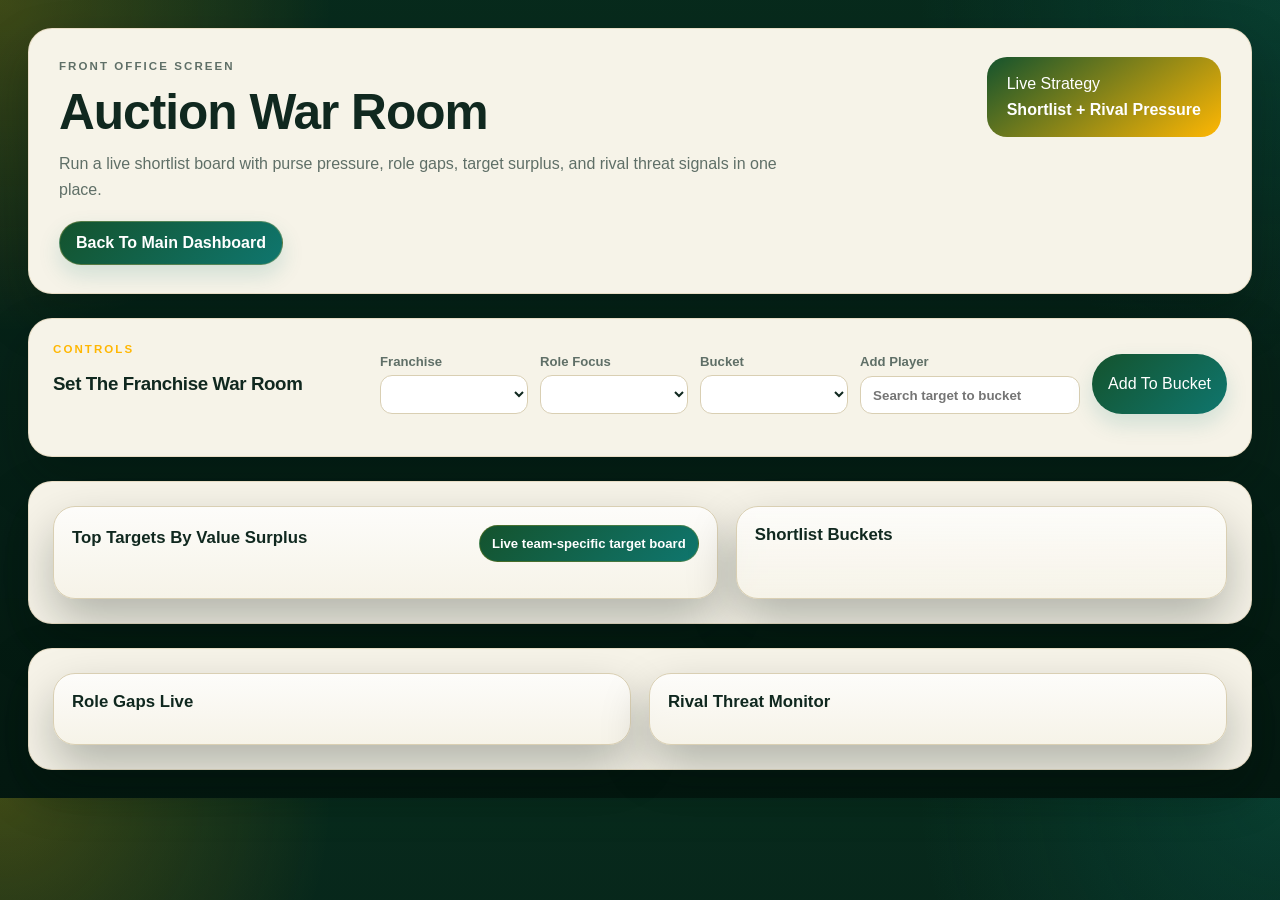
==== Dashboard/auction_war_room.html @ 01108f27 "Add auction war room and draft board" ====
<!DOCTYPE html>
<html lang="en">
  <head>
    <meta charset="UTF-8" />
    <meta name="viewport" content="width=device-width, initial-scale=1.0" />
    <title>IPL Auction War Room</title>
    <link rel="stylesheet" href="./styles.css?v=ipl-theme-13" />
  </head>
  <body>
    <main class="replay-shell">
      <section class="replay-header">
        <div>
          <p class="eyebrow">Front Office Screen</p>
          <h1>Auction War Room</h1>
          <p>
            Run a live shortlist board with purse pressure, role gaps, target surplus, and rival threat signals in one place.
          </p>
          <div class="hero-actions">
            <a class="action-button" href="./index.html" rel="noopener noreferrer">Back To Main Dashboard</a>
          </div>
        </div>
        <div class="replay-badge">
          <span>Live Strategy</span>
          <strong>Shortlist + Rival Pressure</strong>
        </div>
      </section>

      <section class="replay-panel">
        <div class="panel-header">
          <div>
            <p class="eyebrow">Controls</p>
            <h3>Set The Franchise War Room</h3>
          </div>
          <div class="control-row">
            <label>
              Franchise
              <select id="war-room-team"></select>
            </label>
            <label>
              Role Focus
              <select id="war-room-role"></select>
            </label>
            <label>
              Bucket
              <select id="war-room-bucket"></select>
            </label>
            <label>
              Add Player
              <input id="war-room-player" list="war-room-player-options" placeholder="Search target to bucket" />
              <datalist id="war-room-player-options"></datalist>
            </label>
            <button class="action-button button-only" id="war-room-add">Add To Bucket</button>
          </div>
        </div>
        <div id="war-room-cards" class="replay-card-grid"></div>
      </section>

      <section class="replay-panel">
        <div class="tool-grid wide-left">
          <div class="tile">
            <div class="tile-header">
              <h4>Top Targets By Value Surplus</h4>
              <span class="pill accent">Live team-specific target board</span>
            </div>
            <div class="table-wrap">
              <table id="war-room-targets"></table>
            </div>
          </div>
          <div class="tile">
            <h4>Shortlist Buckets</h4>
            <div id="war-room-shortlists" class="bucket-grid"></div>
          </div>
        </div>
      </section>

      <section class="replay-panel">
        <div class="tool-grid">
          <div class="tile">
            <h4>Role Gaps Live</h4>
            <div id="war-room-role-gaps" class="metric-stack"></div>
          </div>
          <div class="tile">
            <h4>Rival Threat Monitor</h4>
            <div id="war-room-rivals" class="metric-stack"></div>
          </div>
        </div>
      </section>
    </main>

    <script src="./data/dashboard_data.js?v=ipl-theme-13"></script>
    <script src="./auction_war_room.js?v=ipl-theme-13"></script>
  </body>
</html>
---- Dashboard/styles.css ----
:root {
  --bg: #061a12;
  --panel: #f6f3e8;
  --panel-strong: #efe7cf;
  --ink: #10281f;
  --muted: #5f6f67;
  --accent: #ffb703;
  --accent-soft: #ffd166;
  --line: #d9cfb3;
  --good: #0d9488;
  --card-shadow: 0 22px 48px rgba(2, 17, 11, 0.28);
  --radius: 24px;
  --display: "Trebuchet MS", "Avenir Next Condensed", "Arial Narrow", sans-serif;
  --ui: "Avenir Next", "Segoe UI", sans-serif;
}

* {
  box-sizing: border-box;
}

html {
  scroll-behavior: smooth;
}

body {
  margin: 0;
  font-family: var(--ui);
  background:
    radial-gradient(circle at top left, rgba(255, 183, 3, 0.22), transparent 22%),
    radial-gradient(circle at top right, rgba(13, 148, 136, 0.18), transparent 24%),
    linear-gradient(180deg, rgba(8, 43, 29, 0.94), rgba(4, 24, 17, 0.98)),
    var(--bg);
  color: var(--ink);
}

.page-shell {
  display: grid;
  grid-template-columns: 320px 1fr;
  min-height: 100vh;
}

.sidebar {
  padding: 32px 24px;
  border-right: 1px solid var(--line);
  background:
    linear-gradient(180deg, rgba(7, 34, 24, 0.97), rgba(11, 53, 36, 0.94)),
    radial-gradient(circle at top, rgba(255, 183, 3, 0.12), transparent 26%);
  backdrop-filter: blur(12px);
  position: sticky;
  top: 0;
  align-self: start;
  height: 100vh;
  color: #f8f5ea;
}

.brand-block h1,
.hero-panel h2,
.panel h3 {
  font-family: var(--display);
  letter-spacing: -0.03em;
  text-transform: uppercase;
}

.brand-block h1 {
  margin: 8px 0 12px;
  font-size: 2rem;
  line-height: 1.05;
}

.eyebrow {
  margin: 0;
  text-transform: uppercase;
  letter-spacing: 0.18em;
  font-size: 0.72rem;
  color: var(--accent);
  font-weight: 700;
}

.brand-copy,
.hero-subtitle,
.sidebar-note p,
.summary-card p {
  color: var(--muted);
  line-height: 1.55;
}

.sidebar .brand-copy,
.sidebar .sidebar-note p {
  color: rgba(248, 245, 234, 0.72);
}

.nav-links {
  display: grid;
  gap: 10px;
  margin: 28px 0;
}

.nav-links a {
  text-decoration: none;
  color: #f8f5ea;
  padding: 12px 14px;
  border-radius: 14px;
  background: rgba(255, 255, 255, 0.06);
  border: 1px solid rgba(255, 209, 102, 0.18);
  font-weight: 700;
  letter-spacing: 0.03em;
}

.nav-links a:hover {
  background: rgba(255, 183, 3, 0.18);
}

.sidebar-note {
  display: grid;
  gap: 12px;
}

.story-card {
  padding: 14px;
  border-radius: 18px;
  background: linear-gradient(145deg, rgba(255,255,255,0.08), rgba(255,183,3,0.08));
  border: 1px solid rgba(255, 209, 102, 0.14);
}

.story-card h4 {
  margin: 0 0 8px;
}

.main-content {
  padding: 32px;
  display: grid;
  gap: 24px;
}

.hero-panel,
.panel,
.tile,
.kpi-card {
  background: var(--panel);
  border: 1px solid rgba(217, 207, 179, 0.9);
  border-radius: var(--radius);
  box-shadow: var(--card-shadow);
}

.hero-panel {
  padding: 28px 30px;
  display: flex;
  justify-content: space-between;
  gap: 20px;
  align-items: center;
  background:
    linear-gradient(135deg, rgba(246,243,232,0.98), rgba(239,231,207,0.98)),
    radial-gradient(circle at right top, rgba(255,183,3,0.10), transparent 28%);
}

.hero-panel h2 {
  margin: 8px 0 10px;
  font-size: clamp(2rem, 4vw, 3.4rem);
}

.hero-badge {
  min-width: 220px;
  padding: 18px 20px;
  border-radius: 20px;
  background: linear-gradient(145deg, #0d2b1f, #14532d);
  color: white;
  display: grid;
  gap: 8px;
  border: 1px solid rgba(255, 209, 102, 0.18);
}

.hero-badge span {
  text-transform: uppercase;
  letter-spacing: 0.14em;
  font-size: 0.72rem;
  opacity: 0.72;
}

.hero-badge strong {
  font-size: 1.05rem;
}

.hero-actions {
  margin-top: 18px;
  display: flex;
  flex-wrap: wrap;
  gap: 12px;
}

.action-button {
  display: inline-flex;
  align-items: center;
  gap: 8px;
  padding: 12px 16px;
  border-radius: 999px;
  background: linear-gradient(135deg, #14532d, #0f766e);
  color: white;
  text-decoration: none;
  font-weight: 700;
  border: 1px solid rgba(255, 209, 102, 0.28);
  transition: transform 160ms ease, box-shadow 160ms ease, background 160ms ease;
  box-shadow: 0 10px 22px rgba(15, 118, 110, 0.16);
}

.button-only {
  border: 0;
  cursor: pointer;
  font: inherit;
}

.action-button:hover {
  transform: translateY(-1px);
  box-shadow: 0 12px 28px rgba(15, 118, 110, 0.24);
  background: linear-gradient(135deg, #0f766e, #14532d);
}

.kpi-grid {
  display: grid;
  grid-template-columns: repeat(5, minmax(0, 1fr));
  gap: 16px;
}

.kpi-card {
  padding: 20px;
  position: relative;
  overflow: hidden;
}

.kpi-card::after {
  content: "";
  position: absolute;
  inset: auto -20px -30px auto;
  width: 110px;
  height: 110px;
  background: radial-gradient(circle, rgba(255, 183, 3, 0.14), transparent 66%);
  pointer-events: none;
}

.kpi-card h4 {
  margin: 0 0 8px;
  color: var(--muted);
  font-size: 0.88rem;
  font-weight: 600;
}

.kpi-card strong {
  display: block;
  font-size: 1.8rem;
  font-family: var(--display);
}

.panel {
  padding: 24px;
}

.panel-header,
.tile-header {
  display: flex;
  justify-content: space-between;
  gap: 16px;
  align-items: end;
  margin-bottom: 18px;
}

.panel h3 {
  margin: 6px 0 0;
  font-size: 1.8rem;
}

.control-row,
.pill-row {
  display: flex;
  flex-wrap: wrap;
  gap: 12px;
}

label {
  display: grid;
  gap: 6px;
  font-size: 0.82rem;
  color: var(--muted);
  font-weight: 700;
}

select {
  min-width: 148px;
  padding: 10px 12px;
  border-radius: 12px;
  border: 1px solid var(--line);
  background: white;
  color: var(--ink);
  font-weight: 600;
}

.pill {
  padding: 10px 12px;
  border-radius: 999px;
  background: var(--panel-strong);
  color: var(--accent);
  font-weight: 700;
  font-size: 0.82rem;
  border: 1px solid rgba(255, 183, 3, 0.22);
}

.pill.accent {
  background: linear-gradient(135deg, #14532d, #0f766e);
  color: white;
}

.phase-layout,
.player-grid,
.team-layout,
.auction-grid {
  display: grid;
  grid-template-columns: 1.1fr 0.9fr;
  gap: 18px;
}

.auction-grid.lower {
  margin-top: 18px;
}

.player-grid.lower {
  margin-top: 18px;
}

.tile,
.chart-panel,
.table-panel {
  padding: 18px;
  border-radius: 22px;
  background:
    linear-gradient(180deg, rgba(255,255,255,0.78), rgba(246,243,232,0.92));
  border: 1px solid var(--line);
}

.tile h4,
.chart-panel h4,
.table-panel h4 {
  margin: 0 0 14px;
  font-size: 1.05rem;
}

.wide {
  grid-column: span 1;
}

.bar-chart {
  display: grid;
  gap: 10px;
}

.bar-row {
  display: grid;
  grid-template-columns: 160px 1fr 72px;
  gap: 12px;
  align-items: center;
}

.bar-row.compact {
  grid-template-columns: 110px 1fr 60px;
}

.bar-label {
  font-weight: 700;
  white-space: nowrap;
  overflow: hidden;
  text-overflow: ellipsis;
}

.bar-track {
  height: 14px;
  border-radius: 999px;
  background: #e5dcc1;
  overflow: hidden;
}

.bar-fill {
  height: 100%;
  border-radius: inherit;
  background: linear-gradient(90deg, #ffd166, #ffb703);
}

.bar-fill.alt {
  background: linear-gradient(90deg, #2dd4bf, #0f766e);
}

.bar-value {
  text-align: right;
  color: var(--muted);
  font-variant-numeric: tabular-nums;
}

.compact-bars .bar-track {
  height: 12px;
}

.table-wrap {
  overflow: auto;
  max-height: 470px;
}

.table-wrap.compact {
  max-height: 320px;
}

table {
  width: 100%;
  border-collapse: collapse;
  font-size: 0.92rem;
}

th,
td {
  padding: 10px 12px;
  border-bottom: 1px solid var(--line);
  text-align: left;
}

th {
  position: sticky;
  top: 0;
  background: rgba(239, 231, 207, 0.98);
  z-index: 1;
  font-size: 0.78rem;
  text-transform: uppercase;
  letter-spacing: 0.08em;
  color: #2d473a;
}

.metric-stack {
  display: grid;
  gap: 12px;
}

.metric-card {
  padding: 16px;
  border-radius: 18px;
  background: linear-gradient(145deg, rgba(13,43,31,0.96), rgba(20,83,45,0.94));
  color: white;
  border: 1px solid rgba(255, 209, 102, 0.14);
}

.metric-card h5 {
  margin: 0 0 8px;
  font-size: 1rem;
}

.metric-card strong {
  display: block;
  font-size: 1.65rem;
  margin-bottom: 8px;
  font-family: var(--display);
}

.metric-card p {
  margin: 0;
  color: rgba(255,255,255,0.78);
}

.summary-card {
  display: grid;
  gap: 10px;
}

.compare-grid {
  display: grid;
  grid-template-columns: repeat(auto-fit, minmax(220px, 1fr));
  gap: 12px;
  margin-bottom: 16px;
}

.compare-card {
  padding: 14px;
  border-radius: 18px;
  background: linear-gradient(180deg, rgba(255,255,255,0.96), rgba(239,231,207,0.88));
  border: 1px solid var(--line);
}

.compare-card h5 {
  margin: 0 0 10px;
  font-size: 1rem;
}

.methodology-stack {
  display: grid;
  gap: 14px;
}

.method-card {
  padding: 16px;
  border-radius: 18px;
  background: linear-gradient(180deg, rgba(239,231,207,0.88), rgba(255,255,255,0.94));
  border: 1px solid var(--line);
}

.method-card h5 {
  margin: 0 0 8px;
  font-size: 1rem;
}

.method-card p {
  margin: 0;
  color: var(--muted);
  line-height: 1.55;
}

.radar-shell {
  display: grid;
  place-items: center;
  margin-bottom: 18px;
}

#player-radar {
  width: 100%;
  max-width: 420px;
  min-height: 320px;
}

.radar-grid-line {
  fill: none;
  stroke: #d9cfb3;
  stroke-width: 1;
}

.radar-axis-line {
  stroke: #c9bd98;
  stroke-width: 1;
}

.radar-axis-label {
  fill: var(--muted);
  font-size: 12px;
  font-weight: 700;
  text-anchor: middle;
}

.radar-shape {
  fill: rgba(255, 183, 3, 0.24);
  stroke: var(--accent);
  stroke-width: 3;
}

.radar-shape.compare {
  fill: rgba(13, 148, 136, 0.18);
  stroke: var(--good);
}

.radar-dot {
  fill: var(--accent);
}

.radar-dot.compare {
  fill: var(--good);
}

.summary-line {
  display: flex;
  justify-content: space-between;
  gap: 14px;
  padding-bottom: 8px;
  border-bottom: 1px dashed var(--line);
}

.summary-line span:first-child {
  color: var(--muted);
}

.comp-player-name {
  display: inline-flex;
  align-items: center;
  margin-bottom: 6px;
  color: #fffdf6 !important;
  background: linear-gradient(135deg, rgba(12, 60, 43, 0.98), rgba(18, 118, 110, 0.98));
  border: 1px solid rgba(255, 209, 102, 0.55);
  border-radius: 999px;
  box-shadow: inset 0 0 0 1px rgba(255, 255, 255, 0.06), 0 8px 18px rgba(3, 20, 14, 0.18);
  padding: 6px 12px;
  font-family: var(--display);
  font-size: 1rem;
  font-weight: 900;
  letter-spacing: 0.05em;
  text-transform: uppercase;
  line-height: 1.1;
}

.replacement-note {
  display: inline-block;
  margin-top: 4px;
  padding: 3px 8px;
  border-radius: 999px;
  background: rgba(255, 209, 102, 0.88);
  color: #10281f;
  font-size: 0.72rem;
  font-weight: 700;
  letter-spacing: 0.01em;
}

.team-bottom {
  display: grid;
  grid-template-columns: 0.95fr 1.05fr;
  gap: 18px;
}

.team-architecture-grid {
  display: grid;
  grid-template-columns: repeat(2, minmax(0, 1fr));
  gap: 18px;
  margin-top: 18px;
}

.architecture-list {
  display: grid;
  gap: 10px;
}

.architecture-item {
  padding: 10px 12px;
  border-radius: 16px;
  border: 1px solid var(--line);
  background: rgba(255, 255, 255, 0.78);
  display: flex;
  justify-content: space-between;
  gap: 12px;
  align-items: center;
}

.architecture-item.filled strong {
  color: var(--ink);
}

.architecture-item.open {
  background: rgba(255, 183, 3, 0.12);
}

.architecture-item.open strong {
  color: #9a3412;
}

.confidence-score {
  margin: 0 0 12px;
  font-family: var(--display);
  font-size: 2rem;
  font-weight: 900;
}

.dashboard-credit {
  margin-top: 18px;
  margin-left: auto;
  max-width: 360px;
  padding: 14px 16px;
  border-radius: 18px;
  border: 1px solid rgba(16, 40, 31, 0.12);
  background: linear-gradient(145deg, rgba(16, 40, 31, 0.04), rgba(255, 183, 3, 0.08));
  display: grid;
  gap: 4px;
  text-align: right;
}

.dashboard-credit-label {
  color: var(--muted);
  font-size: 0.72rem;
  font-weight: 700;
  letter-spacing: 0.16em;
  text-transform: uppercase;
}

.dashboard-credit strong {
  color: var(--ink);
  font-family: var(--display);
  font-size: 1.05rem;
}

.dashboard-credit-copy {
  color: var(--muted);
  font-size: 0.88rem;
  line-height: 1.45;
}

.retained-list {
  display: flex;
  flex-wrap: wrap;
  gap: 10px;
}

input[list] {
  min-width: 220px;
  padding: 10px 12px;
  border-radius: 12px;
  border: 1px solid var(--line);
  background: white;
  color: var(--ink);
  font-weight: 600;
}

.retained-chip {
  padding: 10px 12px;
  border-radius: 999px;
  background: linear-gradient(135deg, #fff7e8, #efe7cf);
  border: 1px solid var(--line);
  font-size: 0.88rem;
  font-weight: 700;
}

.muted {
  color: var(--muted);
}

.replay-shell {
  max-width: 1400px;
  margin: 0 auto;
  padding: 28px;
  display: grid;
  gap: 24px;
}

.replay-header,
.replay-panel,
.replay-card {
  background: var(--panel);
  border: 1px solid rgba(232, 220, 196, 0.9);
  border-radius: var(--radius);
  box-shadow: var(--card-shadow);
}

.replay-header {
  padding: 28px 30px;
  display: flex;
  justify-content: space-between;
  gap: 20px;
  align-items: start;
}

.replay-header h1,
.replay-panel h3 {
  font-family: var(--display);
  letter-spacing: -0.02em;
}

.replay-header h1 {
  margin: 8px 0 10px;
  font-size: clamp(2rem, 4vw, 3.1rem);
}

.replay-header p {
  margin: 0;
  color: var(--muted);
  line-height: 1.6;
  max-width: 760px;
}

.replay-badge {
  min-width: 220px;
  padding: 18px 20px;
  border-radius: 20px;
  background: linear-gradient(145deg, #14532d, #ffb703);
  color: white;
  display: grid;
  gap: 8px;
}

.replay-panel {
  padding: 24px;
}

.replay-grid {
  display: grid;
  grid-template-columns: 1.15fr 0.85fr;
  gap: 18px;
}

.replay-grid.lower {
  grid-template-columns: 0.9fr 1.1fr;
}

.replay-card-grid {
  display: grid;
  grid-template-columns: repeat(4, minmax(0, 1fr));
  gap: 14px;
  margin-top: 18px;
}

.replay-card {
  padding: 18px;
}

.replay-card h4,
.replay-card p {
  margin: 0;
}

.replay-card h4 {
  font-size: 0.84rem;
  color: var(--muted);
  margin-bottom: 10px;
  text-transform: uppercase;
  letter-spacing: 0.08em;
}

.replay-card strong {
  display: block;
  font-size: 1.5rem;
  font-family: var(--display);
  margin-bottom: 6px;
}

.replay-slider-wrap {
  display: grid;
  gap: 8px;
  margin-top: 14px;
}

.replay-slider-meta {
  display: flex;
  justify-content: space-between;
  gap: 12px;
  color: var(--muted);
  font-size: 0.88rem;
  font-weight: 600;
}

.replay-slider {
  width: 100%;
  accent-color: var(--accent);
}

.replay-stage {
  display: grid;
  gap: 16px;
}

.replay-highlight {
  padding: 20px;
  border-radius: 22px;
  background: linear-gradient(135deg, rgba(20,83,45,0.08), rgba(255,183,3,0.12));
  border: 1px solid var(--line);
}

.replay-highlight h3 {
  margin: 8px 0 10px;
  font-size: 1.9rem;
}

.replay-meta-grid {
  display: grid;
  grid-template-columns: repeat(2, minmax(0, 1fr));
  gap: 12px;
}

.replay-meta-grid .summary-line {
  background: rgba(255,255,255,0.7);
  border-radius: 14px;
  padding: 12px 14px;
}

.mini-note {
  color: var(--muted);
  font-size: 0.9rem;
  line-height: 1.6;
}

.replay-timeline {
  display: grid;
  gap: 10px;
  max-height: 540px;
  overflow: auto;
}

.timeline-row {
  padding: 14px 16px;
  border-radius: 16px;
  border: 1px solid var(--line);
  background: rgba(255,255,255,0.82);
}

.timeline-row.active {
  background: linear-gradient(135deg, rgba(255,183,3,0.24), rgba(20,83,45,0.10));
  border-color: rgba(20, 83, 45, 0.35);
}

.timeline-row strong {
  display: block;
  margin-bottom: 4px;
}

.timeline-row span {
  color: var(--muted);
  font-size: 0.88rem;
}

.purse-grid {
  display: grid;
  gap: 12px;
}

.purse-row {
  display: grid;
  grid-template-columns: 64px 1fr auto;
  align-items: center;
  gap: 12px;
}

.purse-code {
  font-weight: 800;
}

.purse-track {
  height: 12px;
  border-radius: 999px;
  background: rgba(20, 33, 61, 0.08);
  overflow: hidden;
}

.purse-fill {
  height: 100%;
  border-radius: 999px;
  background: linear-gradient(90deg, #14532d, #ffb703);
}

.replay-empty {
  color: var(--muted);
}

.tool-grid {
  display: grid;
  grid-template-columns: 1fr 1fr;
  gap: 18px;
}

.tool-grid.wide-left {
  grid-template-columns: 1.15fr 0.85fr;
}

.bucket-grid {
  display: grid;
  gap: 14px;
}

.bucket-panel {
  padding: 14px;
  border-radius: 18px;
  border: 1px solid var(--line);
  background: linear-gradient(180deg, rgba(255,255,255,0.96), rgba(239,231,207,0.88));
}

.bucket-panel h5 {
  margin: 0;
  font-size: 1rem;
}

.bucket-list {
  display: grid;
  gap: 10px;
}

.bucket-chip {
  display: flex;
  justify-content: space-between;
  gap: 12px;
  align-items: center;
  padding: 10px 12px;
  border-radius: 14px;
  background: rgba(20, 83, 45, 0.08);
  border: 1px solid rgba(20, 83, 45, 0.18);
  font-weight: 700;
}

.bucket-chip button,
.mini-action {
  border: 0;
  cursor: pointer;
  border-radius: 999px;
  padding: 6px 10px;
  font: inherit;
  font-size: 0.72rem;
  font-weight: 800;
  background: linear-gradient(135deg, #14532d, #0f766e);
  color: white;
}

.mini-button-row {
  display: flex;
  flex-wrap: wrap;
  gap: 6px;
}

.tool-controls,
.slider-stack,
.insight-stack {
  display: grid;
  gap: 14px;
}

.slider-stack label,
.tool-controls label {
  gap: 8px;
}

textarea {
  width: 100%;
  min-height: 120px;
  padding: 12px 14px;
  border-radius: 14px;
  border: 1px solid var(--line);
  background: white;
  color: var(--ink);
  font: inherit;
  line-height: 1.5;
}

input[type="number"],
input[type="range"] {
  width: 100%;
}

.weight-row {
  display: grid;
  grid-template-columns: 160px 1fr 56px;
  gap: 12px;
  align-items: center;
}

.pill-row.wrap {
  flex-wrap: wrap;
}

.insight-card {
  padding: 16px;
  border-radius: 18px;
  border: 1px solid var(--line);
  background: linear-gradient(180deg, rgba(255,255,255,0.96), rgba(239,231,207,0.88));
}

.insight-card h5 {
  margin: 0 0 10px;
  font-size: 1rem;
}

.insight-card p,
.insight-card ul {
  margin: 0;
  color: var(--muted);
  line-height: 1.55;
}

.insight-card ul {
  padding-left: 18px;
}

.insight-card li + li {
  margin-top: 6px;
}

.dual-chart {
  display: grid;
  grid-template-columns: 1fr 1fr;
  gap: 18px;
}

@media (max-width: 1200px) {
  .page-shell {
    grid-template-columns: 1fr;
  }

  .sidebar {
    position: relative;
    height: auto;
    border-right: 0;
    border-bottom: 1px solid var(--line);
  }

  .kpi-grid {
    grid-template-columns: repeat(2, minmax(0, 1fr));
  }
}

@media (max-width: 860px) {
  .main-content {
    padding: 18px;
  }

  .hero-panel,
  .panel-header,
  .tile-header,
  .phase-layout,
  .team-layout,
  .auction-grid,
  .team-bottom {
    grid-template-columns: 1fr;
    display: grid;
  }

  .hero-panel {
    padding: 22px;
  }

  .kpi-grid {
    grid-template-columns: 1fr;
  }

  .bar-row,
  .bar-row.compact {
    grid-template-columns: 110px 1fr 56px;
  }

  .dashboard-credit {
    margin-left: 0;
    max-width: none;
    text-align: left;
  }
}

@media (max-width: 1100px) {
  .replay-grid,
  .replay-grid.lower,
  .replay-card-grid,
  .tool-grid,
  .tool-grid.wide-left,
  .dual-chart {
    grid-template-columns: 1fr;
  }
}
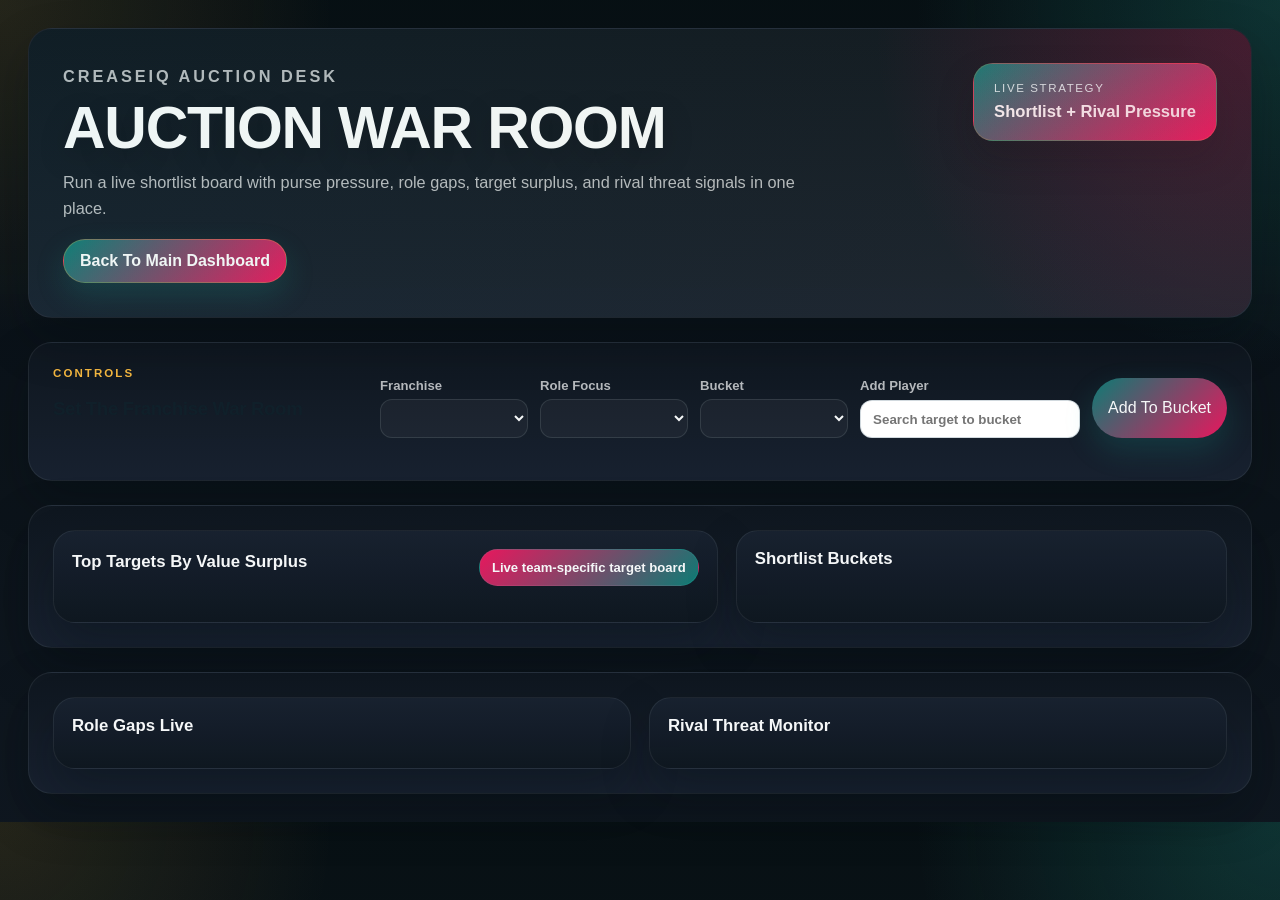
==== commit 5b52e2e3: "Unify module headers under CreaseIQ shell" ====
--- a/Dashboard/auction_war_room.html
+++ b/Dashboard/auction_war_room.html
@@ -3,14 +3,14 @@
   <head>
     <meta charset="UTF-8" />
     <meta name="viewport" content="width=device-width, initial-scale=1.0" />
-    <title>IPL Auction War Room</title>
-    <link rel="stylesheet" href="./styles.css?v=ipl-theme-13" />
+    <title>CreaseIQ · Auction War Room</title>
+    <link rel="stylesheet" href="./styles.css?v=ipl-theme-23" />
   </head>
-  <body>
+  <body data-team-theme="rr">
     <main class="replay-shell">
       <section class="replay-header">
         <div>
-          <p class="eyebrow">Front Office Screen</p>
+          <p class="eyebrow">CreaseIQ Auction Desk</p>
           <h1>Auction War Room</h1>
           <p>
             Run a live shortlist board with purse pressure, role gaps, target surplus, and rival threat signals in one place.
@@ -87,7 +87,7 @@
       </section>
     </main>
 
-    <script src="./data/dashboard_data.js?v=ipl-theme-13"></script>
-    <script src="./auction_war_room.js?v=ipl-theme-13"></script>
+    <script src="./data/dashboard_data.js?v=ipl-theme-23"></script>
+    <script src="./auction_war_room.js?v=ipl-theme-23"></script>
   </body>
 </html>
--- a/Dashboard/styles.css
+++ b/Dashboard/styles.css
@@ -1,17 +1,111 @@
 :root {
-  --bg: #061a12;
-  --panel: #f6f3e8;
-  --panel-strong: #efe7cf;
-  --ink: #10281f;
-  --muted: #5f6f67;
-  --accent: #ffb703;
-  --accent-soft: #ffd166;
-  --line: #d9cfb3;
-  --good: #0d9488;
-  --card-shadow: 0 22px 48px rgba(2, 17, 11, 0.28);
-  --radius: 24px;
-  --display: "Trebuchet MS", "Avenir Next Condensed", "Arial Narrow", sans-serif;
-  --ui: "Avenir Next", "Segoe UI", sans-serif;
+  /* CreaseIQ foundation palette */
+  --cq-ink-950: #081014;
+  --cq-ink-900: #0f1720;
+  --cq-ink-850: #182230;
+  --cq-ink-800: #1e2c3c;
+  --cq-ink-700: #314658;
+  --cq-stone-50: #f5f7f8;
+  --cq-stone-100: #eaf0f2;
+  --cq-stone-200: #d6e0e5;
+  --cq-stone-400: #9fb0bb;
+  --cq-teal-400: #2dd4bf;
+  --cq-teal-500: #16b6a5;
+  --cq-teal-700: #0d7c75;
+  --cq-amber-300: #f5c96a;
+  --cq-amber-400: #f5b840;
+  --cq-amber-500: #dd9d20;
+  --cq-rose-500: #e85d75;
+  --cq-blue-500: #4d8cff;
+
+  /* Typography */
+  --cq-font-display: "Trebuchet MS", "Avenir Next Condensed", "Arial Narrow", sans-serif;
+  --cq-font-ui: "Avenir Next", "Segoe UI", sans-serif;
+
+  /* Layout / motion */
+  --cq-radius-sm: 14px;
+  --cq-radius-md: 20px;
+  --cq-radius-lg: 24px;
+  --cq-radius-xl: 32px;
+  --cq-shadow-card: 0 22px 48px rgba(3, 10, 16, 0.26);
+  --cq-shadow-accent: 0 12px 30px rgba(22, 182, 165, 0.18);
+  --cq-shadow-soft: 0 10px 24px rgba(8, 16, 20, 0.12);
+
+  /* Core CreaseIQ semantic tokens */
+  --cq-shell-bg: var(--cq-ink-950);
+  --cq-shell-bg-2: var(--cq-ink-900);
+  --cq-shell-glow-primary: rgba(45, 212, 191, 0.18);
+  --cq-shell-glow-secondary: rgba(245, 184, 64, 0.12);
+  --cq-shell-grid-line: rgba(214, 224, 229, 0.12);
+
+  --cq-surface-1: rgba(245, 247, 248, 0.98);
+  --cq-surface-2: rgba(234, 240, 242, 0.98);
+  --cq-surface-3: rgba(214, 224, 229, 0.68);
+  --cq-surface-inverse: rgba(15, 23, 32, 0.96);
+
+  --cq-text-primary: #10202a;
+  --cq-text-secondary: #536571;
+  --cq-text-inverse: #f5f7f8;
+  --cq-text-inverse-muted: rgba(245, 247, 248, 0.72);
+
+  --cq-accent-primary: var(--cq-teal-500);
+  --cq-accent-primary-strong: var(--cq-teal-700);
+  --cq-accent-primary-soft: rgba(45, 212, 191, 0.14);
+  --cq-accent-secondary: var(--cq-amber-400);
+  --cq-accent-secondary-soft: rgba(245, 184, 64, 0.18);
+  --cq-accent-tertiary: var(--cq-blue-500);
+
+  --cq-border-soft: rgba(159, 176, 187, 0.48);
+  --cq-border-strong: rgba(159, 176, 187, 0.72);
+  --cq-border-accent: rgba(22, 182, 165, 0.24);
+  --cq-border-highlight: rgba(245, 184, 64, 0.28);
+
+  --cq-status-positive: #0d9488;
+  --cq-status-warning: #d97706;
+  --cq-status-danger: #c2410c;
+  --cq-status-danger-soft: rgba(232, 93, 117, 0.16);
+
+  /* Team-skin hooks. These override only accent/tint behavior, not structure. */
+  --cq-team-accent-primary: var(--cq-accent-primary);
+  --cq-team-accent-secondary: var(--cq-accent-secondary);
+  --cq-team-glow: var(--cq-shell-glow-primary);
+  --cq-team-surface-tint: transparent;
+
+  /* Compatibility aliases for existing dashboard classes */
+  --bg: var(--cq-shell-bg);
+  --panel: var(--cq-surface-1);
+  --panel-strong: var(--cq-surface-2);
+  --ink: var(--cq-text-primary);
+  --muted: var(--cq-text-secondary);
+  --accent: var(--cq-accent-secondary);
+  --accent-soft: var(--cq-amber-300);
+  --line: var(--cq-border-soft);
+  --good: var(--cq-status-positive);
+  --card-shadow: var(--cq-shadow-card);
+  --radius: var(--cq-radius-lg);
+  --display: var(--cq-font-display);
+  --ui: var(--cq-font-ui);
+}
+
+body[data-team-theme="rr"] {
+  --cq-team-accent-primary: #e8175d;
+  --cq-team-accent-secondary: #f7c948;
+  --cq-team-glow: rgba(232, 23, 93, 0.22);
+  --cq-team-surface-tint: linear-gradient(135deg, rgba(232, 23, 93, 0.06), rgba(20, 51, 107, 0.08));
+}
+
+body[data-team-theme="csk"] {
+  --cq-team-accent-primary: #ffcc29;
+  --cq-team-accent-secondary: #1b3d8f;
+  --cq-team-glow: rgba(255, 204, 41, 0.2);
+  --cq-team-surface-tint: linear-gradient(135deg, rgba(255, 204, 41, 0.08), rgba(27, 61, 143, 0.06));
+}
+
+body[data-team-theme="mi"] {
+  --cq-team-accent-primary: #3b82f6;
+  --cq-team-accent-secondary: #f5c96a;
+  --cq-team-glow: rgba(59, 130, 246, 0.2);
+  --cq-team-surface-tint: linear-gradient(135deg, rgba(59, 130, 246, 0.07), rgba(245, 201, 106, 0.06));
 }
 
 * {
@@ -26,9 +120,9 @@
   margin: 0;
   font-family: var(--ui);
   background:
-    radial-gradient(circle at top left, rgba(255, 183, 3, 0.22), transparent 22%),
-    radial-gradient(circle at top right, rgba(13, 148, 136, 0.18), transparent 24%),
-    linear-gradient(180deg, rgba(8, 43, 29, 0.94), rgba(4, 24, 17, 0.98)),
+    radial-gradient(circle at top left, var(--cq-shell-glow-secondary), transparent 22%),
+    radial-gradient(circle at top right, var(--cq-shell-glow-primary), transparent 24%),
+    linear-gradient(180deg, rgba(8, 16, 20, 0.96), rgba(15, 23, 32, 0.99)),
     var(--bg);
   color: var(--ink);
 }
@@ -43,14 +137,14 @@
   padding: 32px 24px;
   border-right: 1px solid var(--line);
   background:
-    linear-gradient(180deg, rgba(7, 34, 24, 0.97), rgba(11, 53, 36, 0.94)),
-    radial-gradient(circle at top, rgba(255, 183, 3, 0.12), transparent 26%);
+    linear-gradient(180deg, rgba(10, 17, 22, 0.98), rgba(20, 31, 42, 0.95)),
+    radial-gradient(circle at top, var(--cq-team-glow), transparent 26%);
   backdrop-filter: blur(12px);
   position: sticky;
   top: 0;
   align-self: start;
   height: 100vh;
-  color: #f8f5ea;
+  color: var(--cq-text-inverse);
 }
 
 .brand-block h1,
@@ -72,7 +166,7 @@
   text-transform: uppercase;
   letter-spacing: 0.18em;
   font-size: 0.72rem;
-  color: var(--accent);
+  color: var(--cq-accent-secondary);
   font-weight: 700;
 }
 
@@ -86,7 +180,7 @@
 
 .sidebar .brand-copy,
 .sidebar .sidebar-note p {
-  color: rgba(248, 245, 234, 0.72);
+  color: var(--cq-text-inverse-muted);
 }
 
 .nav-links {
@@ -97,17 +191,17 @@
 
 .nav-links a {
   text-decoration: none;
-  color: #f8f5ea;
+  color: var(--cq-text-inverse);
   padding: 12px 14px;
   border-radius: 14px;
-  background: rgba(255, 255, 255, 0.06);
-  border: 1px solid rgba(255, 209, 102, 0.18);
+  background: rgba(255, 255, 255, 0.05);
+  border: 1px solid var(--cq-border-highlight);
   font-weight: 700;
   letter-spacing: 0.03em;
 }
 
 .nav-links a:hover {
-  background: rgba(255, 183, 3, 0.18);
+  background: var(--cq-accent-secondary-soft);
 }
 
 .sidebar-note {
@@ -118,8 +212,10 @@
 .story-card {
   padding: 14px;
   border-radius: 18px;
-  background: linear-gradient(145deg, rgba(255,255,255,0.08), rgba(255,183,3,0.08));
-  border: 1px solid rgba(255, 209, 102, 0.14);
+  background:
+    var(--cq-team-surface-tint),
+    linear-gradient(145deg, rgba(255,255,255,0.06), rgba(22,182,165,0.08));
+  border: 1px solid var(--cq-border-highlight);
 }
 
 .story-card h4 {
@@ -136,8 +232,8 @@
 .panel,
 .tile,
 .kpi-card {
-  background: var(--panel);
-  border: 1px solid rgba(217, 207, 179, 0.9);
+  background: linear-gradient(180deg, rgba(15, 23, 32, 0.96), rgba(24, 34, 48, 0.96));
+  border: 1px solid rgba(214, 224, 229, 0.08);
   border-radius: var(--radius);
   box-shadow: var(--card-shadow);
 }
@@ -149,8 +245,9 @@
   gap: 20px;
   align-items: center;
   background:
-    linear-gradient(135deg, rgba(246,243,232,0.98), rgba(239,231,207,0.98)),
-    radial-gradient(circle at right top, rgba(255,183,3,0.10), transparent 28%);
+    var(--cq-team-surface-tint),
+    linear-gradient(135deg, rgba(15,23,32,0.98), rgba(24,34,48,0.98)),
+    radial-gradient(circle at right top, var(--cq-shell-glow-primary), transparent 28%);
 }
 
 .hero-panel h2 {
@@ -162,11 +259,11 @@
   min-width: 220px;
   padding: 18px 20px;
   border-radius: 20px;
-  background: linear-gradient(145deg, #0d2b1f, #14532d);
-  color: white;
+  background: linear-gradient(145deg, var(--cq-shell-bg-2), var(--cq-ink-850));
+  color: var(--cq-text-inverse);
   display: grid;
   gap: 8px;
-  border: 1px solid rgba(255, 209, 102, 0.18);
+  border: 1px solid var(--cq-border-highlight);
 }
 
 .hero-badge span {
@@ -185,6 +282,27 @@
   display: flex;
   flex-wrap: wrap;
   gap: 12px;
+}
+
+.platform-pills {
+  margin-top: 16px;
+  display: flex;
+  flex-wrap: wrap;
+  gap: 10px;
+}
+
+.platform-pill {
+  display: inline-flex;
+  align-items: center;
+  padding: 8px 12px;
+  border-radius: 999px;
+  background: var(--cq-accent-primary-soft);
+  border: 1px solid var(--cq-border-accent);
+  color: var(--cq-text-inverse);
+  font-size: 0.76rem;
+  font-weight: 800;
+  letter-spacing: 0.04em;
+  text-transform: uppercase;
 }
 
 .action-button {
@@ -193,13 +311,13 @@
   gap: 8px;
   padding: 12px 16px;
   border-radius: 999px;
-  background: linear-gradient(135deg, #14532d, #0f766e);
-  color: white;
+  background: linear-gradient(135deg, var(--cq-accent-primary-strong), var(--cq-team-accent-primary));
+  color: var(--cq-text-inverse);
   text-decoration: none;
   font-weight: 700;
-  border: 1px solid rgba(255, 209, 102, 0.28);
+  border: 1px solid var(--cq-border-highlight);
   transition: transform 160ms ease, box-shadow 160ms ease, background 160ms ease;
-  box-shadow: 0 10px 22px rgba(15, 118, 110, 0.16);
+  box-shadow: var(--cq-shadow-accent);
 }
 
 .button-only {
@@ -210,8 +328,8 @@
 
 .action-button:hover {
   transform: translateY(-1px);
-  box-shadow: 0 12px 28px rgba(15, 118, 110, 0.24);
-  background: linear-gradient(135deg, #0f766e, #14532d);
+  box-shadow: 0 12px 28px rgba(22, 182, 165, 0.24);
+  background: linear-gradient(135deg, var(--cq-team-accent-primary), var(--cq-accent-primary-strong));
 }
 
 .kpi-grid {
@@ -238,7 +356,7 @@
 
 .kpi-card h4 {
   margin: 0 0 8px;
-  color: var(--muted);
+  color: var(--cq-text-inverse-muted);
   font-size: 0.88rem;
   font-weight: 600;
 }
@@ -247,6 +365,7 @@
   display: block;
   font-size: 1.8rem;
   font-family: var(--display);
+  color: var(--cq-text-inverse);
 }
 
 .panel {
@@ -278,33 +397,45 @@
   display: grid;
   gap: 6px;
   font-size: 0.82rem;
-  color: var(--muted);
+  color: var(--cq-text-inverse-muted);
   font-weight: 700;
 }
 
-select {
+select,
+input[list],
+input[type="text"],
+input[type="search"] {
   min-width: 148px;
   padding: 10px 12px;
   border-radius: 12px;
-  border: 1px solid var(--line);
-  background: white;
-  color: var(--ink);
+  border: 1px solid rgba(214, 224, 229, 0.12);
+  background: rgba(255, 255, 255, 0.04);
+  color: var(--cq-text-inverse);
   font-weight: 600;
+}
+
+select:focus,
+input[list]:focus,
+input[type="text"]:focus,
+input[type="search"]:focus,
+textarea:focus {
+  outline: 2px solid rgba(45, 212, 191, 0.24);
+  outline-offset: 1px;
 }
 
 .pill {
   padding: 10px 12px;
   border-radius: 999px;
-  background: var(--panel-strong);
-  color: var(--accent);
+  background: rgba(45, 212, 191, 0.08);
+  color: var(--cq-accent-secondary);
   font-weight: 700;
   font-size: 0.82rem;
-  border: 1px solid rgba(255, 183, 3, 0.22);
+  border: 1px solid rgba(45, 212, 191, 0.14);
 }
 
 .pill.accent {
-  background: linear-gradient(135deg, #14532d, #0f766e);
-  color: white;
+  background: linear-gradient(135deg, var(--cq-team-accent-primary), var(--cq-accent-primary-strong));
+  color: var(--cq-text-inverse);
 }
 
 .phase-layout,
@@ -330,8 +461,8 @@
   padding: 18px;
   border-radius: 22px;
   background:
-    linear-gradient(180deg, rgba(255,255,255,0.78), rgba(246,243,232,0.92));
-  border: 1px solid var(--line);
+    linear-gradient(180deg, rgba(24,34,48,0.98), rgba(15,23,32,0.96));
+  border: 1px solid rgba(214, 224, 229, 0.08);
 }
 
 .tile h4,
@@ -339,6 +470,7 @@
 .table-panel h4 {
   margin: 0 0 14px;
   font-size: 1.05rem;
+  color: var(--cq-text-inverse);
 }
 
 .wide {
@@ -363,6 +495,7 @@
 
 .bar-label {
   font-weight: 700;
+  color: var(--cq-text-inverse);
   white-space: nowrap;
   overflow: hidden;
   text-overflow: ellipsis;
@@ -371,23 +504,23 @@
 .bar-track {
   height: 14px;
   border-radius: 999px;
-  background: #e5dcc1;
+  background: rgba(255,255,255,0.08);
   overflow: hidden;
 }
 
 .bar-fill {
   height: 100%;
   border-radius: inherit;
-  background: linear-gradient(90deg, #ffd166, #ffb703);
+  background: linear-gradient(90deg, var(--cq-accent-secondary), var(--cq-team-accent-primary));
 }
 
 .bar-fill.alt {
-  background: linear-gradient(90deg, #2dd4bf, #0f766e);
+  background: linear-gradient(90deg, var(--cq-teal-400), var(--cq-accent-primary-strong));
 }
 
 .bar-value {
   text-align: right;
-  color: var(--muted);
+  color: var(--cq-text-inverse-muted);
   font-variant-numeric: tabular-nums;
 }
 
@@ -413,19 +546,23 @@
 th,
 td {
   padding: 10px 12px;
-  border-bottom: 1px solid var(--line);
+  border-bottom: 1px solid rgba(214, 224, 229, 0.08);
   text-align: left;
 }
 
 th {
   position: sticky;
   top: 0;
-  background: rgba(239, 231, 207, 0.98);
+  background: rgba(12, 18, 30, 0.98);
   z-index: 1;
   font-size: 0.78rem;
   text-transform: uppercase;
   letter-spacing: 0.08em;
-  color: #2d473a;
+  color: var(--cq-text-inverse-muted);
+}
+
+td {
+  color: var(--cq-text-inverse);
 }
 
 .metric-stack {
@@ -436,9 +573,9 @@
 .metric-card {
   padding: 16px;
   border-radius: 18px;
-  background: linear-gradient(145deg, rgba(13,43,31,0.96), rgba(20,83,45,0.94));
-  color: white;
-  border: 1px solid rgba(255, 209, 102, 0.14);
+  background: linear-gradient(145deg, rgba(13,124,117,0.24), rgba(24,34,48,0.96));
+  color: var(--cq-text-inverse);
+  border: 1px solid rgba(45, 212, 191, 0.14);
 }
 
 .metric-card h5 {
@@ -625,6 +762,16 @@
   align-items: center;
 }
 
+.architecture-detail {
+  display: grid;
+  justify-items: end;
+  gap: 6px;
+}
+
+.architecture-detail strong {
+  text-align: right;
+}
+
 .architecture-item.filled strong {
   color: var(--ink);
 }
@@ -717,18 +864,30 @@
 .replay-header,
 .replay-panel,
 .replay-card {
-  background: var(--panel);
-  border: 1px solid rgba(232, 220, 196, 0.9);
+  background: linear-gradient(180deg, rgba(15,23,32,0.98), rgba(24,34,48,0.96));
+  border: 1px solid rgba(214, 224, 229, 0.08);
   border-radius: var(--radius);
   box-shadow: var(--card-shadow);
 }
 
 .replay-header {
-  padding: 28px 30px;
+  padding: 34px 34px;
   display: flex;
   justify-content: space-between;
   gap: 20px;
   align-items: start;
+  position: relative;
+  overflow: hidden;
+}
+
+.replay-header::before {
+  content: "";
+  position: absolute;
+  inset: 0;
+  pointer-events: none;
+  background:
+    radial-gradient(circle at top right, var(--cq-team-glow), transparent 30%),
+    linear-gradient(135deg, rgba(45,212,191,0.04), rgba(245,184,64,0.04));
 }
 
 .replay-header h1,
@@ -738,25 +897,44 @@
 }
 
 .replay-header h1 {
-  margin: 8px 0 10px;
-  font-size: clamp(2rem, 4vw, 3.1rem);
+  margin: 10px 0 12px;
+  font-size: clamp(2.3rem, 4.6vw, 3.7rem);
+  line-height: 0.98;
+  text-transform: uppercase;
+  color: var(--cq-text-inverse);
+  text-shadow: 0 10px 30px rgba(0, 0, 0, 0.24);
 }
 
 .replay-header p {
   margin: 0;
-  color: var(--muted);
+  color: var(--cq-text-inverse-muted);
   line-height: 1.6;
   max-width: 760px;
+  font-size: 1.02rem;
 }
 
 .replay-badge {
   min-width: 220px;
   padding: 18px 20px;
   border-radius: 20px;
-  background: linear-gradient(145deg, #14532d, #ffb703);
-  color: white;
+  background: linear-gradient(145deg, var(--cq-accent-primary-strong), var(--cq-team-accent-primary));
+  color: var(--cq-text-inverse);
   display: grid;
   gap: 8px;
+  border: 1px solid rgba(245, 184, 64, 0.18);
+  box-shadow: 0 18px 34px rgba(8, 16, 20, 0.26);
+}
+
+.replay-badge span {
+  text-transform: uppercase;
+  letter-spacing: 0.14em;
+  font-size: 0.72rem;
+  opacity: 0.8;
+}
+
+.replay-badge strong {
+  font-size: 1.04rem;
+  line-height: 1.2;
 }
 
 .replay-panel {
@@ -791,7 +969,7 @@
 
 .replay-card h4 {
   font-size: 0.84rem;
-  color: var(--muted);
+  color: var(--cq-text-inverse-muted);
   margin-bottom: 10px;
   text-transform: uppercase;
   letter-spacing: 0.08em;
@@ -802,6 +980,7 @@
   font-size: 1.5rem;
   font-family: var(--display);
   margin-bottom: 6px;
+  color: var(--cq-text-inverse);
 }
 
 .replay-slider-wrap {
@@ -814,7 +993,7 @@
   display: flex;
   justify-content: space-between;
   gap: 12px;
-  color: var(--muted);
+  color: var(--cq-text-inverse-muted);
   font-size: 0.88rem;
   font-weight: 600;
 }
@@ -832,8 +1011,8 @@
 .replay-highlight {
   padding: 20px;
   border-radius: 22px;
-  background: linear-gradient(135deg, rgba(20,83,45,0.08), rgba(255,183,3,0.12));
-  border: 1px solid var(--line);
+  background: linear-gradient(135deg, rgba(45,212,191,0.08), rgba(245,184,64,0.12));
+  border: 1px solid rgba(245,184,64,0.14);
 }
 
 .replay-highlight h3 {
@@ -848,13 +1027,13 @@
 }
 
 .replay-meta-grid .summary-line {
-  background: rgba(255,255,255,0.7);
+  background: rgba(255,255,255,0.04);
   border-radius: 14px;
   padding: 12px 14px;
 }
 
 .mini-note {
-  color: var(--muted);
+  color: var(--cq-text-inverse-muted);
   font-size: 0.9rem;
   line-height: 1.6;
 }
@@ -869,22 +1048,23 @@
 .timeline-row {
   padding: 14px 16px;
   border-radius: 16px;
-  border: 1px solid var(--line);
-  background: rgba(255,255,255,0.82);
+  border: 1px solid rgba(214, 224, 229, 0.08);
+  background: rgba(255,255,255,0.04);
 }
 
 .timeline-row.active {
-  background: linear-gradient(135deg, rgba(255,183,3,0.24), rgba(20,83,45,0.10));
-  border-color: rgba(20, 83, 45, 0.35);
+  background: linear-gradient(135deg, rgba(245,184,64,0.18), rgba(45,212,191,0.12));
+  border-color: rgba(45, 212, 191, 0.28);
 }
 
 .timeline-row strong {
   display: block;
   margin-bottom: 4px;
+  color: var(--cq-text-inverse);
 }
 
 .timeline-row span {
-  color: var(--muted);
+  color: var(--cq-text-inverse-muted);
   font-size: 0.88rem;
 }
 
@@ -907,14 +1087,14 @@
 .purse-track {
   height: 12px;
   border-radius: 999px;
-  background: rgba(20, 33, 61, 0.08);
+  background: rgba(255,255,255,0.08);
   overflow: hidden;
 }
 
 .purse-fill {
   height: 100%;
   border-radius: 999px;
-  background: linear-gradient(90deg, #14532d, #ffb703);
+  background: linear-gradient(90deg, var(--cq-accent-primary), var(--cq-accent-secondary));
 }
 
 .replay-empty {
@@ -939,13 +1119,14 @@
 .bucket-panel {
   padding: 14px;
   border-radius: 18px;
-  border: 1px solid var(--line);
-  background: linear-gradient(180deg, rgba(255,255,255,0.96), rgba(239,231,207,0.88));
+  border: 1px solid rgba(214, 224, 229, 0.08);
+  background: linear-gradient(180deg, rgba(255,255,255,0.04), rgba(255,255,255,0.02));
 }
 
 .bucket-panel h5 {
   margin: 0;
   font-size: 1rem;
+  color: var(--cq-text-inverse);
 }
 
 .bucket-list {
@@ -960,9 +1141,10 @@
   align-items: center;
   padding: 10px 12px;
   border-radius: 14px;
-  background: rgba(20, 83, 45, 0.08);
-  border: 1px solid rgba(20, 83, 45, 0.18);
+  background: rgba(255,255,255,0.04);
+  border: 1px solid rgba(45, 212, 191, 0.14);
   font-weight: 700;
+  color: var(--cq-text-inverse);
 }
 
 .bucket-chip button,
@@ -974,8 +1156,8 @@
   font: inherit;
   font-size: 0.72rem;
   font-weight: 800;
-  background: linear-gradient(135deg, #14532d, #0f766e);
-  color: white;
+  background: linear-gradient(135deg, var(--cq-accent-primary-strong), var(--cq-team-accent-primary));
+  color: var(--cq-text-inverse);
 }
 
 .mini-button-row {
@@ -1001,9 +1183,9 @@
   min-height: 120px;
   padding: 12px 14px;
   border-radius: 14px;
-  border: 1px solid var(--line);
-  background: white;
-  color: var(--ink);
+  border: 1px solid rgba(214, 224, 229, 0.12);
+  background: rgba(255,255,255,0.04);
+  color: var(--cq-text-inverse);
   font: inherit;
   line-height: 1.5;
 }
@@ -1027,20 +1209,79 @@
 .insight-card {
   padding: 16px;
   border-radius: 18px;
-  border: 1px solid var(--line);
-  background: linear-gradient(180deg, rgba(255,255,255,0.96), rgba(239,231,207,0.88));
+  border: 1px solid rgba(214, 224, 229, 0.08);
+  background: linear-gradient(180deg, rgba(255,255,255,0.04), rgba(255,255,255,0.02));
 }
 
 .insight-card h5 {
   margin: 0 0 10px;
   font-size: 1rem;
+  color: var(--cq-text-inverse);
 }
 
 .insight-card p,
 .insight-card ul {
   margin: 0;
-  color: var(--muted);
+  color: var(--cq-text-inverse-muted);
   line-height: 1.55;
+}
+
+.product-topbar {
+  display: flex;
+  align-items: center;
+  justify-content: space-between;
+  gap: 20px;
+  padding: 12px 32px;
+  background: linear-gradient(90deg, rgba(8,16,20,0.96), rgba(24,34,48,0.96));
+  border-bottom: 1px solid rgba(214, 224, 229, 0.08);
+  position: sticky;
+  top: 0;
+  z-index: 50;
+  backdrop-filter: blur(14px);
+}
+
+.product-topbar__brand,
+.product-topbar__meta {
+  display: flex;
+  align-items: center;
+  gap: 14px;
+}
+
+.product-topbar__logo {
+  width: 32px;
+  height: 32px;
+  border-radius: 10px;
+  background: linear-gradient(135deg, var(--cq-team-accent-primary), var(--cq-accent-primary-strong));
+  display: flex;
+  align-items: center;
+  justify-content: center;
+  color: var(--cq-text-inverse);
+  font-family: var(--display);
+  font-size: 0.84rem;
+  font-weight: 900;
+  box-shadow: 0 0 14px var(--cq-team-glow);
+}
+
+.product-topbar__title {
+  color: var(--cq-text-inverse);
+  font-size: 0.9rem;
+  font-weight: 700;
+}
+
+.product-topbar__label {
+  font-size: 0.78rem;
+  color: var(--cq-text-inverse-muted);
+}
+
+.product-topbar__back {
+  padding: 8px 16px;
+  border-radius: 999px;
+  background: rgba(45, 212, 191, 0.08);
+  border: 1px solid rgba(45, 212, 191, 0.16);
+  color: var(--cq-text-inverse);
+  text-decoration: none;
+  font-size: 0.78rem;
+  font-weight: 700;
 }
 
 .insight-card ul {
